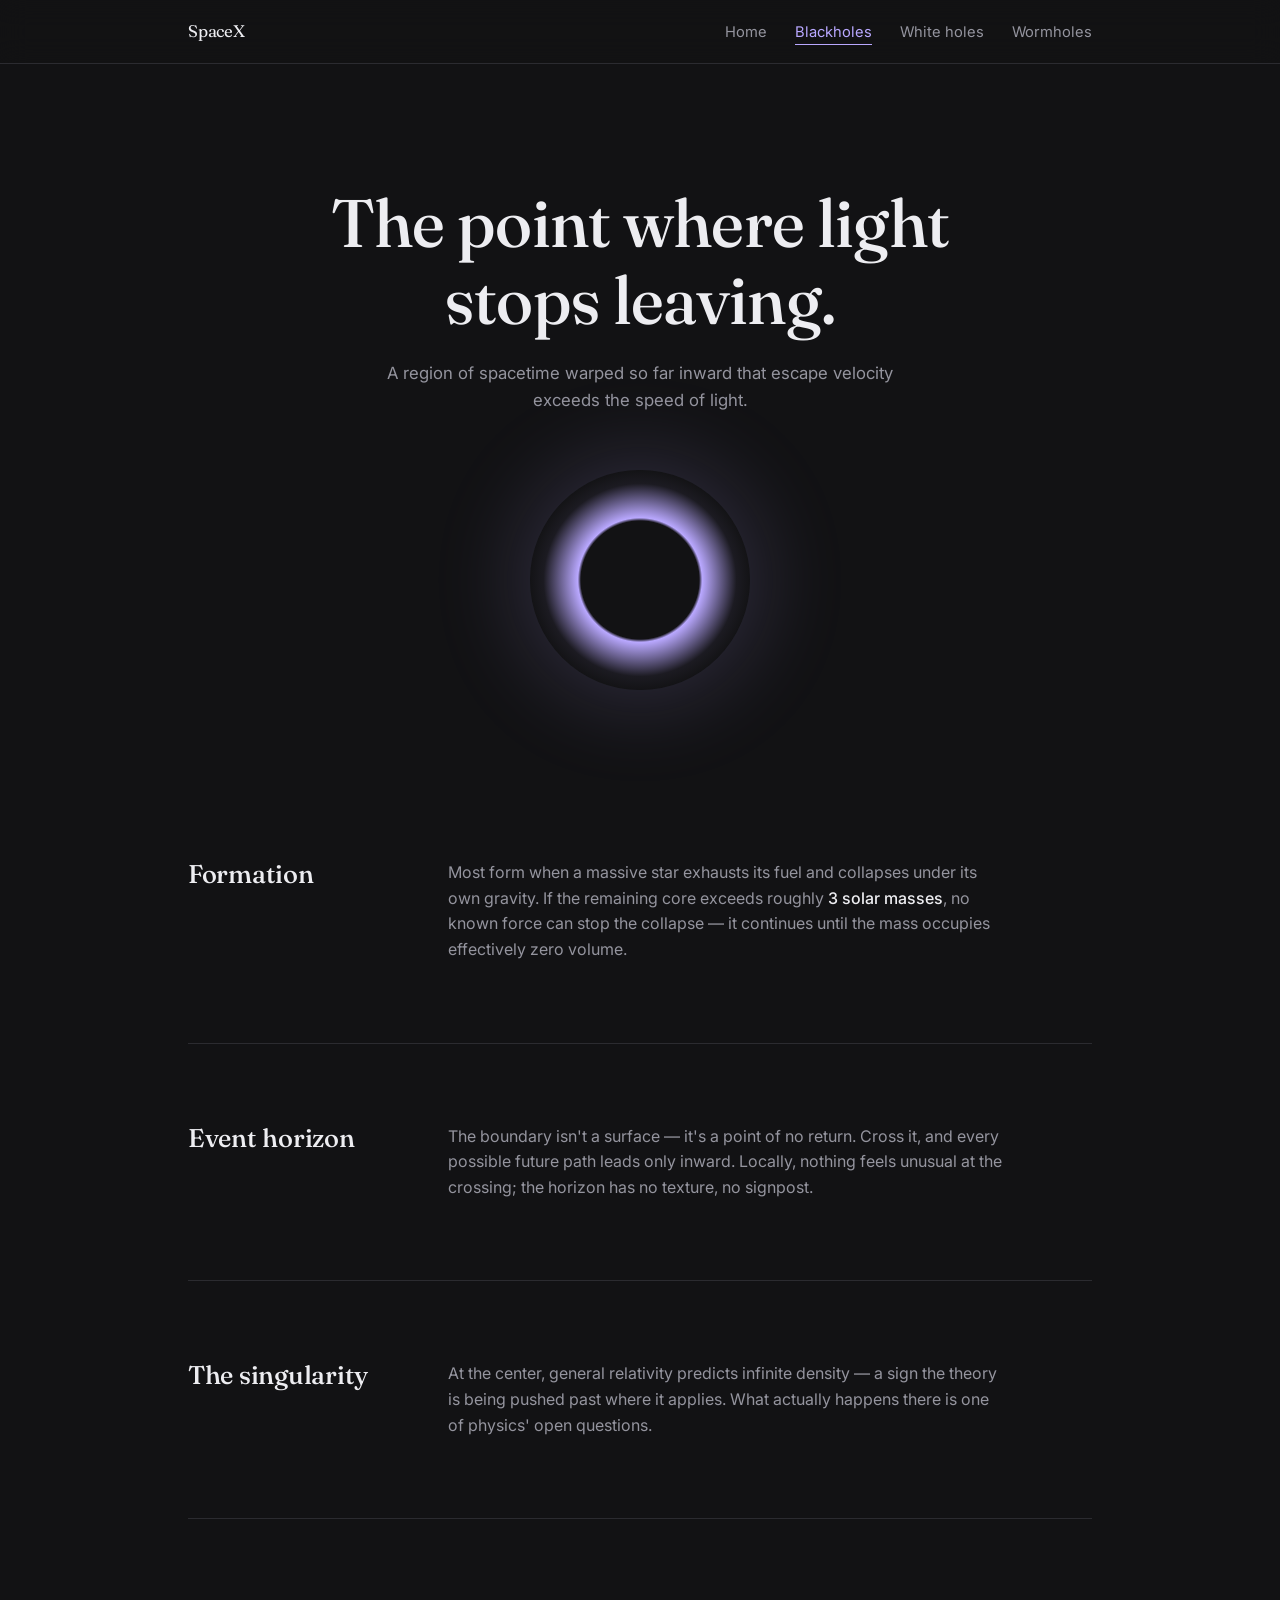
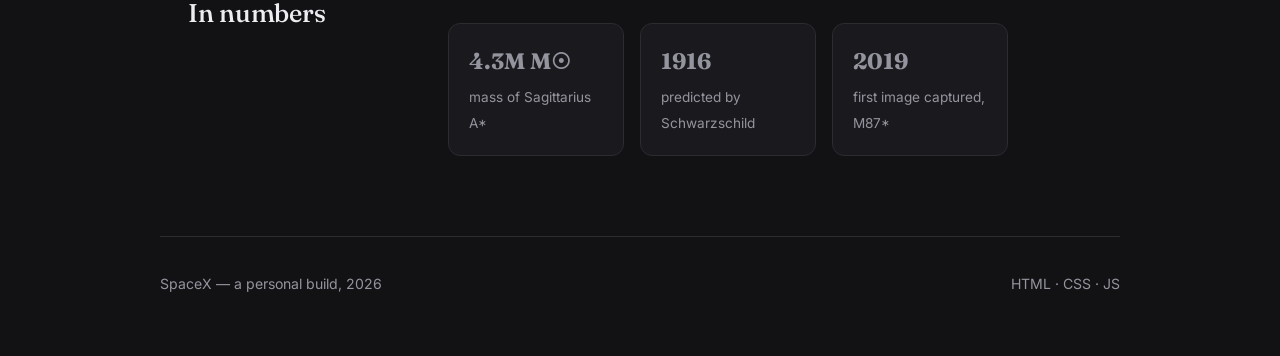
==== blackholes.html @ d41f8ff4 "initial commit: pushed the init structure" ====
<!DOCTYPE html>
<html lang="en">
<head>
<meta charset="UTF-8">
<meta name="viewport" content="width=device-width, initial-scale=1.0">
<title>Blackholes — SpaceX</title>
<link rel="preconnect" href="https://fonts.googleapis.com">
<link href="https://fonts.googleapis.com/css2?family=Fraunces:opsz,wght@9..144,400;9..144,500&family=Inter:wght@400;500&display=swap" rel="stylesheet">
<link rel="stylesheet" href="style.css">
</head>
<body data-page="black" class="page-black">

<nav class="nav">
  <div class="nav-inner">
    <span class="nav-brand">SpaceX</span>
    <ul class="nav-links">
      <li><a href="index.html" data-page="home">Home</a></li>
      <li><a href="blackholes.html" data-page="black">Blackholes</a></li>
      <li><a href="whiteholes.html" data-page="white">White holes</a></li>
      <li><a href="wormholes.html" data-page="worm">Wormholes</a></li>
    </ul>
  </div>
</nav>

<header class="wrap hero">
  <h1>The point where light<br>stops leaving.</h1>
  <p>A region of spacetime warped so far inward that escape velocity exceeds the speed of light.</p>
  <div class="orb"></div>
</header>

<main class="wrap">

  <section class="section reveal">
    <div class="section-head">
      <h2>Formation</h2>
      <div class="section-body">
        <p>Most form when a massive star exhausts its fuel and collapses under its own gravity. If the remaining core exceeds roughly <strong>3 solar masses</strong>, no known force can stop the collapse — it continues until the mass occupies effectively zero volume.</p>
      </div>
    </div>
  </section>

  <section class="section reveal">
    <div class="section-head">
      <h2>Event horizon</h2>
      <div class="section-body">
        <p>The boundary isn't a surface — it's a point of no return. Cross it, and every possible future path leads only inward. Locally, nothing feels unusual at the crossing; the horizon has no texture, no signpost.</p>
      </div>
    </div>
  </section>

  <section class="section reveal">
    <div class="section-head">
      <h2>The singularity</h2>
      <div class="section-body">
        <p>At the center, general relativity predicts infinite density — a sign the theory is being pushed past where it applies. What actually happens there is one of physics' open questions.</p>
      </div>
    </div>
  </section>

  <section class="section reveal">
    <div class="section-head">
      <h2>In numbers</h2>
      <div class="section-body">
        <div class="facts">
          <div class="fact"><b>4.3M M☉</b><span>mass of Sagittarius A*</span></div>
          <div class="fact"><b>1916</b><span>predicted by Schwarzschild</span></div>
          <div class="fact"><b>2019</b><span>first image captured, M87*</span></div>
        </div>
      </div>
    </div>
  </section>

</main>

<footer class="footer wrap">
  <span>SpaceX — a personal build, 2026</span>
  <span>HTML · CSS · JS</span>
</footer>

<script src="script.js"></script>
</body>
</html>
---- style.css ----
/* ===== Tokens ===== */
:root{
  --bg: #121214;
  --surface: #1a1a1e;
  --surface-2: #202024;
  --text: #ededf1;
  --muted: #94949e;
  --line: #2b2b30;

  --accent-black: #b9a8ff;   /* blackholes — soft lavender */
  --accent-white: #ffe9c9;   /* whiteholes — soft warm cream */
  --accent-worm-a: #ffbfd9;  /* wormholes — soft pink */
  --accent-worm-b: #9af0d9;  /* wormholes — soft mint */

  --radius-s: 12px;
  --radius-m: 20px;
  --radius-l: 32px;

  --ease: cubic-bezier(.16,.84,.32,1);
}

*{ box-sizing:border-box; margin:0; padding:0; }
html{ scroll-behavior:smooth; }

@media (prefers-reduced-motion: reduce){
  html{ scroll-behavior:auto; }
  *{ animation-duration:0.001ms !important; transition-duration:0.001ms !important; }
}

body{
  background:var(--bg);
  color:var(--text);
  font-family:'Inter', system-ui, sans-serif;
  line-height:1.6;
  -webkit-font-smoothing:antialiased;
  overflow-x:hidden;
}

h1,h2,h3{
  font-family:'Fraunces', Georgia, serif;
  font-weight:500;
  letter-spacing:-0.01em;
  line-height:1.15;
}

a{ color:inherit; text-decoration:none; }

img,svg{ display:block; max-width:100%; }

::selection{ background:var(--accent-black); color:#111; }

:focus-visible{
  outline:2px solid var(--accent-black);
  outline-offset:3px;
  border-radius:6px;
}

/* ===== Layout shell ===== */
.wrap{
  max-width:960px;
  margin:0 auto;
  padding:0 28px;
}

/* ===== Navbar ===== */
.nav{
  position:sticky;
  top:0;
  z-index:100;
  backdrop-filter:blur(14px) saturate(140%);
  background:rgba(18,18,20,0.72);
  border-bottom:1px solid var(--line);
}
.nav-inner{
  max-width:960px;
  margin:0 auto;
  padding:18px 28px;
  display:flex;
  align-items:center;
  justify-content:space-between;
}
.nav-brand{
  font-family:'Fraunces', serif;
  font-size:1.05rem;
  letter-spacing:-0.01em;
}
.nav-links{
  display:flex;
  gap:28px;
  list-style:none;
}
.nav-links a{
  position:relative;
  font-size:0.92rem;
  color:var(--muted);
  transition:color .3s var(--ease);
  padding-bottom:4px;
}
.nav-links a::after{
  content:"";
  position:absolute;
  left:0; bottom:0;
  width:0%;
  height:1px;
  background:currentColor;
  transition:width .35s var(--ease);
}
.nav-links a:hover,
.nav-links a.active{
  color:var(--text);
}
.nav-links a.active::after,
.nav-links a:hover::after{
  width:100%;
}

/* ===== Hero ===== */
.hero{
  padding:120px 0 90px;
  text-align:center;
}
.hero h1{
  font-size:clamp(2.4rem, 6vw, 4.2rem);
  max-width:760px;
  margin:0 auto 22px;
}
.hero p{
  max-width:520px;
  margin:0 auto;
  color:var(--muted);
  font-size:1.05rem;
}
.orb{
  width:220px;
  height:220px;
  margin:56px auto 0;
  border-radius:50%;
  position:relative;
}

/* ===== Portal grid (home) ===== */
.portals{
  display:grid;
  grid-template-columns:repeat(3, 1fr);
  gap:20px;
  padding:40px 0 120px;
}
.portal{
  background:var(--surface);
  border:1px solid var(--line);
  border-radius:var(--radius-m);
  padding:32px 24px;
  transition:transform .45s var(--ease), border-color .45s var(--ease), background .45s var(--ease);
}
.portal:hover{
  transform:translateY(-6px);
  border-color:var(--glow, var(--accent-black));
  background:var(--surface-2);
}
.portal-dot{
  width:14px; height:14px;
  border-radius:50%;
  background:var(--glow, var(--accent-black));
  margin-bottom:18px;
  box-shadow:0 0 24px var(--glow, var(--accent-black));
}
.portal h3{ font-size:1.2rem; margin-bottom:8px; }
.portal p{ color:var(--muted); font-size:0.92rem; }

@media (max-width:720px){
  .portals{ grid-template-columns:1fr; }
}

/* ===== Content sections (inner pages) ===== */
.section{
  padding:80px 0;
  border-top:1px solid var(--line);
}
.section:first-of-type{ border-top:none; }
.section-head{
  display:grid;
  grid-template-columns:220px 1fr;
  gap:40px;
}
.section-head h2{ font-size:1.6rem; }
.section-body{ color:var(--muted); max-width:560px; }
.section-body strong{ color:var(--text); font-weight:500; }

@media (max-width:720px){
  .section-head{ grid-template-columns:1fr; gap:14px; }
}

/* scroll-reveal (single deliberate pass, not per-card default) */
.reveal{
  opacity:0;
  transform:translateY(18px);
  transition:opacity .8s var(--ease), transform .8s var(--ease);
}
.reveal.in{
  opacity:1;
  transform:translateY(0);
}

/* ===== Stat / fact strip ===== */
.facts{
  display:grid;
  grid-template-columns:repeat(3,1fr);
  gap:16px;
  margin-top:24px;
}
.fact{
  background:var(--surface);
  border:1px solid var(--line);
  border-radius:var(--radius-s);
  padding:20px;
}
.fact b{
  display:block;
  font-family:'Fraunces', serif;
  font-size:1.4rem;
  margin-bottom:4px;
}
.fact span{ color:var(--muted); font-size:0.85rem; }

@media (max-width:720px){
  .facts{ grid-template-columns:1fr 1fr; }
}

/* ===== Page accents ===== */
.page-black .orb{
  background:radial-gradient(circle at 50% 50%, transparent 0%, transparent 38%, var(--accent-black) 40%, rgba(185,168,255,0.06) 62%, transparent 72%);
  box-shadow:0 0 90px 10px rgba(185,168,255,0.18);
  animation:spin 30s linear infinite;
}
.page-white .orb{
  background:radial-gradient(circle at 50% 50%, var(--accent-white) 0%, rgba(255,233,201,0.35) 30%, transparent 70%);
  box-shadow:0 0 120px 30px rgba(255,233,201,0.25);
  animation:pulse 5s ease-in-out infinite;
}
.page-worm .orb{
  background:conic-gradient(from 0deg, var(--accent-worm-a), var(--accent-worm-b), var(--accent-worm-a));
  filter:blur(0.5px);
  box-shadow:0 0 90px 10px rgba(154,240,217,0.2);
  animation:spin 12s linear infinite;
}
@keyframes spin{ to{ transform:rotate(360deg); } }
@keyframes pulse{
  0%,100%{ transform:scale(1); opacity:1; }
  50%{ transform:scale(1.08); opacity:0.85; }
}

.page-black .portal[data-p="black"]{ --glow: var(--accent-black); }
.page-black .nav-links a.active,
.page-black h1 em{ color:var(--accent-black); font-style:normal; }

.page-white .portal[data-p="white"]{ --glow: var(--accent-white); }
.page-white .nav-links a.active,
.page-white h1 em{ color:var(--accent-white); font-style:normal; }

.page-worm .portal[data-p="worm"]{ --glow: var(--accent-worm-a); }
.page-worm .nav-links a.active,
.page-worm h1 em{ color:var(--accent-worm-a); font-style:normal; }

/* ===== Footer ===== */
.footer{
  border-top:1px solid var(--line);
  padding:36px 0 60px;
  color:var(--muted);
  font-size:0.88rem;
  display:flex;
  justify-content:space-between;
  flex-wrap:wrap;
  gap:12px;
}
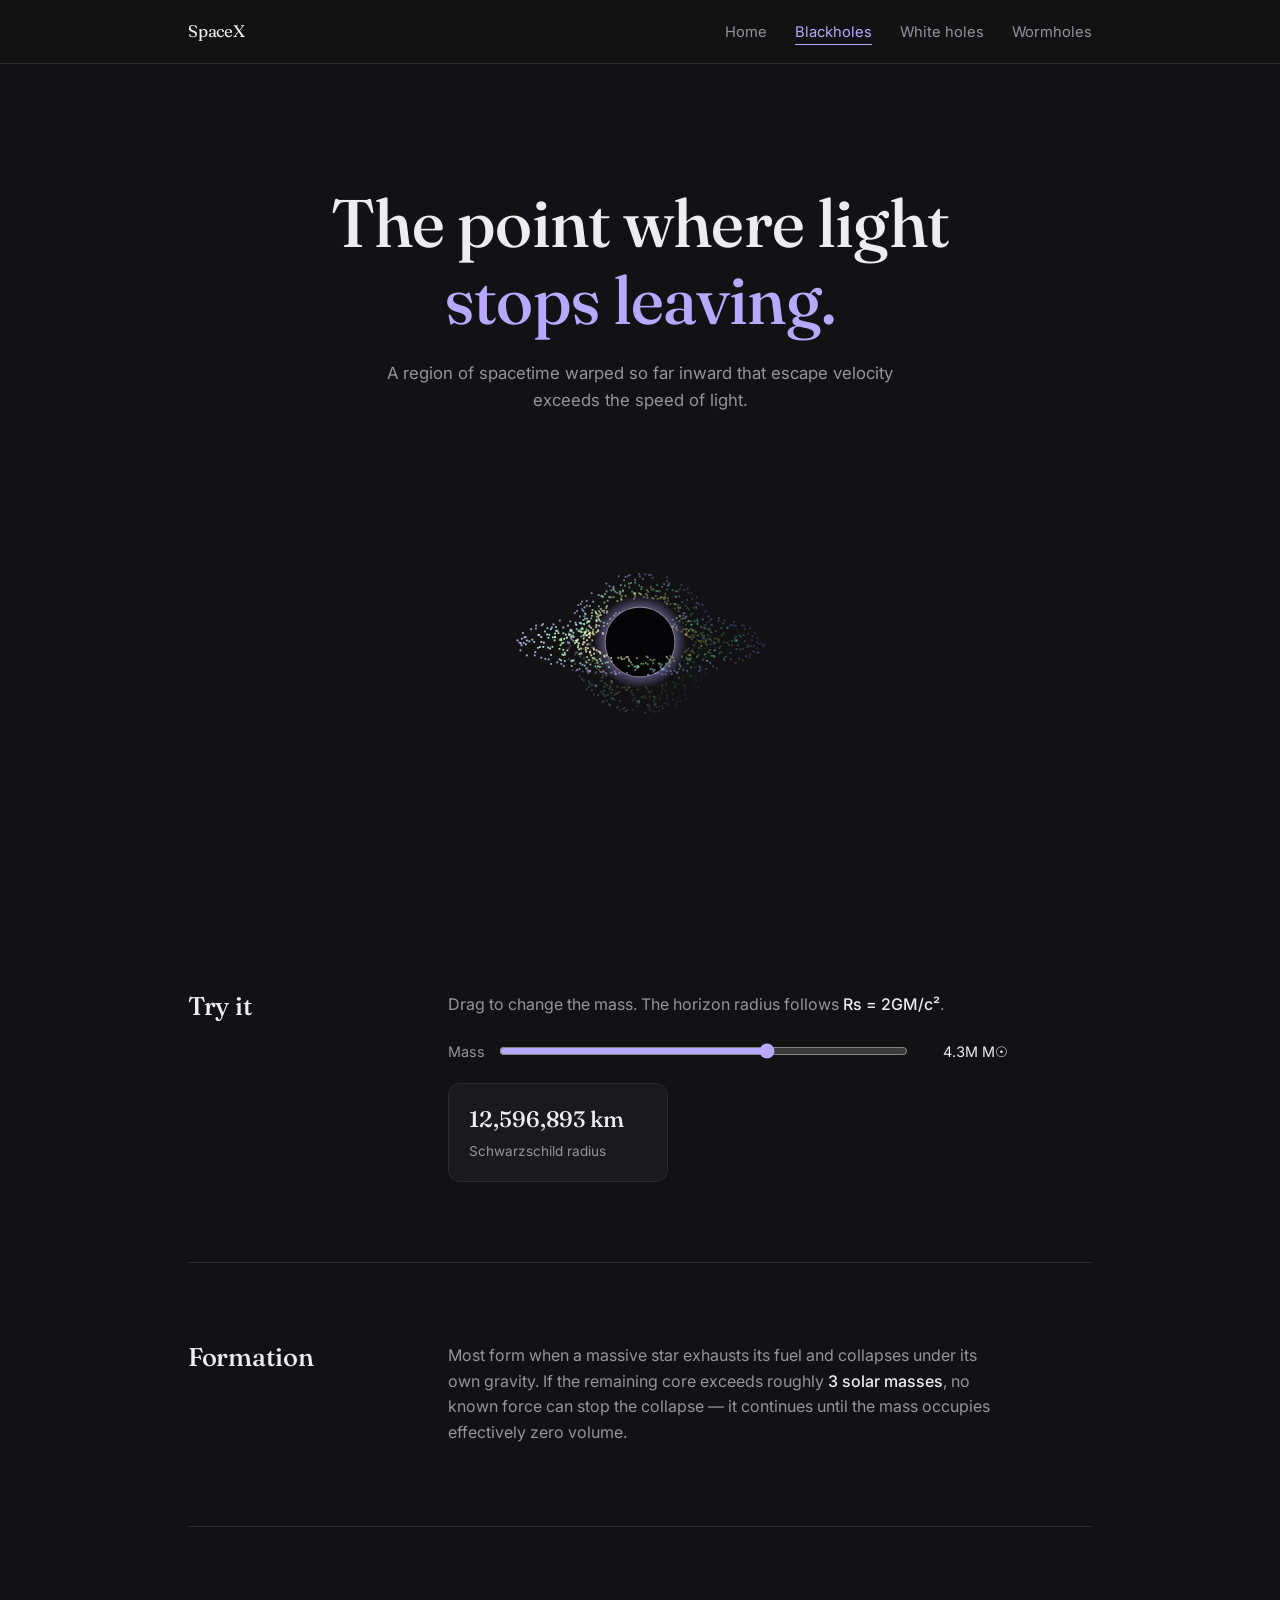
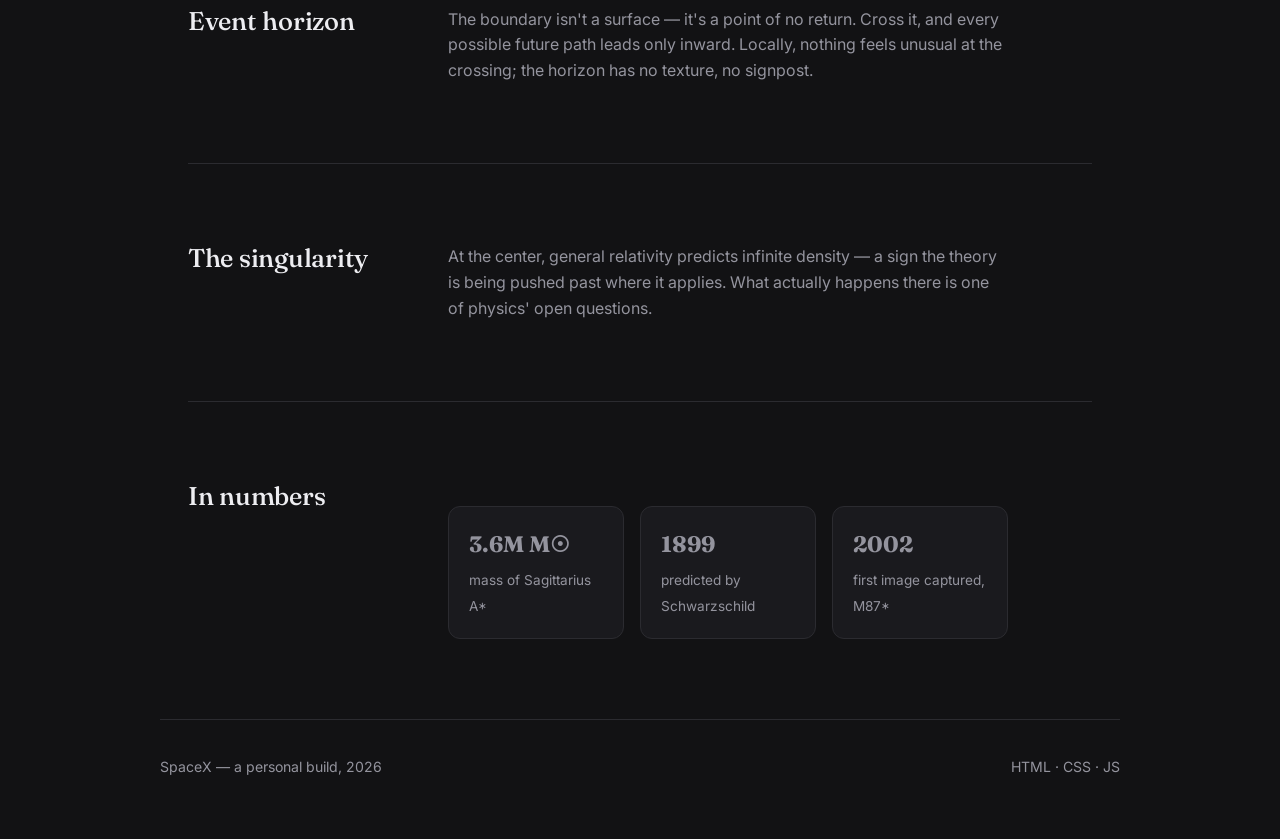
==== commit aa9be5fc: "Modified pages" ====
--- a/blackholes.html
+++ b/blackholes.html
@@ -5,6 +5,7 @@
 <meta name="viewport" content="width=device-width, initial-scale=1.0">
 <title>Blackholes — SpaceX</title>
 <link rel="preconnect" href="https://fonts.googleapis.com">
+<link rel="preconnect" href="https://fonts.gstatic.com" crossorigin>
 <link href="https://fonts.googleapis.com/css2?family=Fraunces:opsz,wght@9..144,400;9..144,500&family=Inter:wght@400;500&display=swap" rel="stylesheet">
 <link rel="stylesheet" href="style.css">
 </head>
@@ -23,13 +24,23 @@
 </nav>
 
 <header class="wrap hero">
-  <h1>The point where light<br>stops leaving.</h1>
+  <h1>The point where light<br><em>stops leaving.</em></h1>
   <p>A region of spacetime warped so far inward that escape velocity exceeds the speed of light.</p>
-  <div class="orb"></div>
+  <canvas id="fx" class="fx" aria-hidden="true"></canvas>
 </header>
 
 <main class="wrap">
 
+  <section class="section reveal">
+    <div class="section-head">
+      <h2>Try it</h2>
+      <div class="section-body demo">
+        <p>Drag to change the mass. The horizon radius follows <strong>Rs = 2GM/c²</strong>.</p>
+        <label class="slider"><span>Mass</span><input type="range" id="mass" min="0" max="10" step="0.01" value="6.63"><output id="massOut"></output></label>
+        <div class="readout"><b id="rsOut"></b><span>Schwarzschild radius</span></div>
+      </div>
+    </div>
+  </section>
   <section class="section reveal">
     <div class="section-head">
       <h2>Formation</h2>
@@ -57,6 +68,7 @@
     </div>
   </section>
 
+
   <section class="section reveal">
     <div class="section-head">
       <h2>In numbers</h2>
@@ -78,5 +90,6 @@
 </footer>
 
 <script src="script.js"></script>
+<script src="fx.js"></script>
 </body>
-</html>
+</html>
--- a/style.css
+++ b/style.css
@@ -272,3 +272,53 @@
   flex-wrap:wrap;
   gap:12px;
 }
+
+/* ===== Canvas scenes ===== */
+.page-black{ --acc: var(--accent-black); }
+.page-white{ --acc: var(--accent-white); }
+.page-worm{ --acc: var(--accent-worm-a); }
+.fx{ display:block; width:min(100%, 360px); aspect-ratio:1; margin:48px auto 0; }
+.fx-wide{ width:min(100%, 640px); aspect-ratio:2.4; }
+
+body[data-page="home"] h1 em{
+  font-style:normal;
+  background:linear-gradient(90deg, var(--accent-black), var(--accent-worm-a));
+  -webkit-background-clip:text; background-clip:text; color:transparent;
+}
+
+/* ===== Interactive demos ===== */
+.demo p{ margin-bottom:22px; }
+.slider{
+  display:grid; grid-template-columns:auto 1fr auto; gap:14px; align-items:center;
+  color:var(--muted); font-size:0.9rem;
+}
+.slider input{ accent-color:var(--acc); width:100%; }
+.slider output{ color:var(--text); min-width:6em; text-align:right; font-variant-numeric:tabular-nums; }
+.readout{
+  display:block; width:fit-content; min-width:220px; margin-top:20px;
+  background:var(--surface); border:1px solid var(--line);
+  border-radius:var(--radius-s); padding:18px 20px;
+}
+.readout b{ display:block; font-family:'Fraunces', serif; font-weight:500; font-size:1.4rem; color:var(--text); }
+.readout span{ font-size:0.85rem; }
+.btn{
+  font:inherit; font-size:0.92rem; color:var(--text);
+  background:var(--surface); border:1px solid var(--line); border-radius:999px;
+  padding:10px 22px; cursor:pointer;
+  transition:border-color .3s var(--ease), background .3s var(--ease), transform .3s var(--ease);
+}
+.btn:hover{ border-color:var(--acc); background:var(--surface-2); transform:translateY(-2px); }
+
+/* ===== Small screens: keep nav on one row ===== */
+@media (max-width:480px){
+  .nav-inner{ padding:14px 18px; }
+  .nav-brand{ font-size:0.95rem; }
+  .nav-links{ gap:14px; }
+  .nav-links a{ font-size:0.8rem; }
+  .slider{ grid-template-columns:1fr auto; }
+  .slider span{ grid-column:1 / -1; }
+}
+
+/* ===== Home: sky + portal thumbnails ===== */
+.sky{ position:fixed; inset:0; width:100%; height:100%; z-index:-1; pointer-events:none; }
+.thumb{ display:block; width:100%; height:96px; margin-bottom:18px; border-radius:var(--radius-s); background:rgba(10,10,12,.6); }
